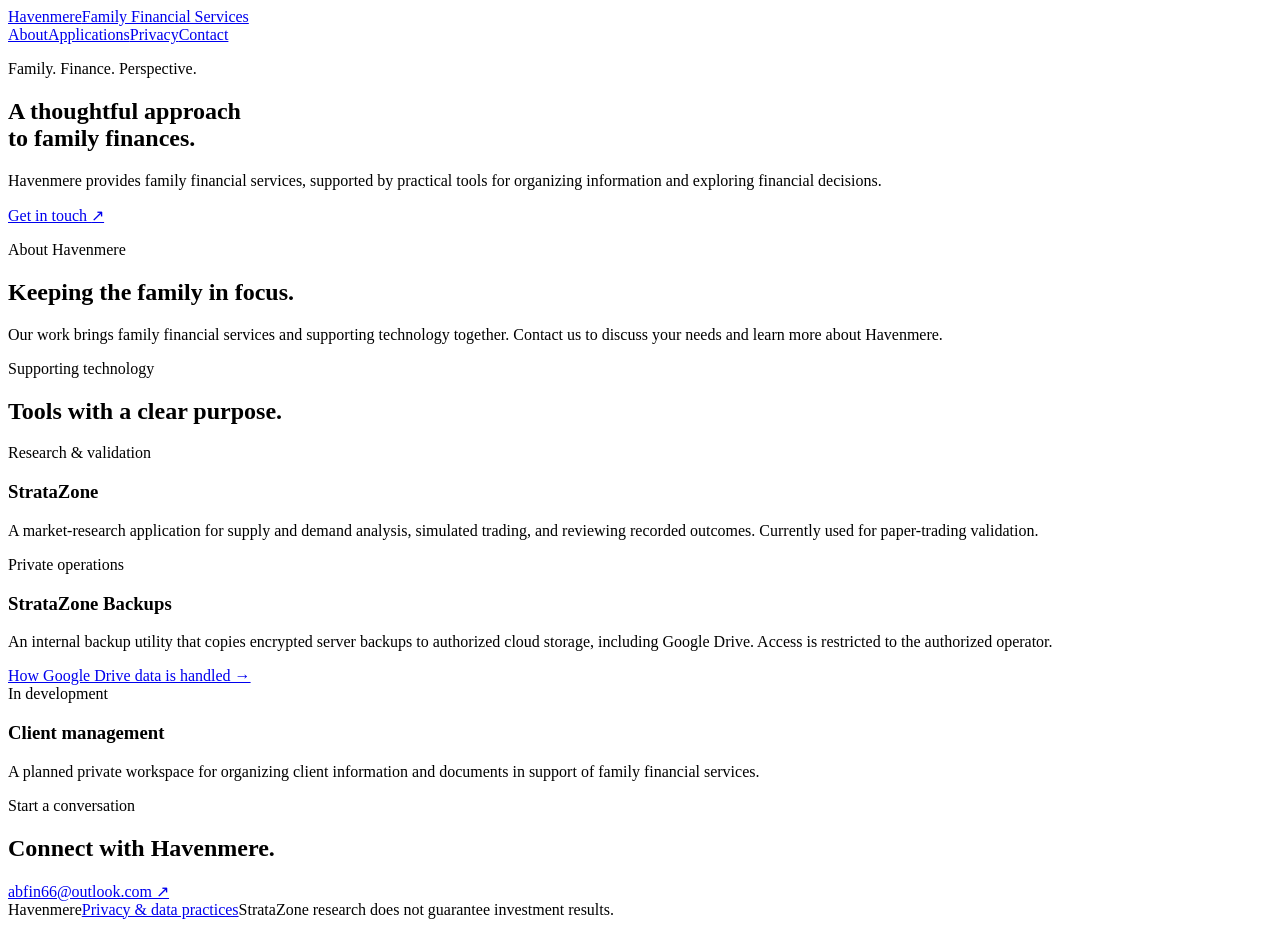
==== index.html @ 30b27f2c "Publish Havenmere website: index.html" ====
<!doctype html>
<html lang="en">
<meta charset="utf-8">
<meta name="viewport" content="width=device-width,initial-scale=1">
<meta name="description" content="Havenmere — family financial services and supporting technology.">
<title>Havenmere | Family Financial Services</title>
<link rel="stylesheet" href="style.css">
<header><a class="brand" href="index.html">Havenmere<span>Family Financial Services</span></a><nav><a href="#about">About</a><a href="#applications">Applications</a><a href="privacy.html">Privacy</a><a href="mailto:abfin66@outlook.com">Contact</a></nav></header>
<main>
<section class="hero"><p class="eyebrow">Family. Finance. Perspective.</p><h1>A thoughtful approach<br>to family finances.</h1><p class="lead">Havenmere provides family financial services, supported by practical tools for organizing information and exploring financial decisions.</p><a class="button" href="mailto:abfin66@outlook.com">Get in touch <span>↗</span></a></section>
<section id="about"><p class="eyebrow">About Havenmere</p><h2>Keeping the family in focus.</h2><p>Our work brings family financial services and supporting technology together. Contact us to discuss your needs and learn more about Havenmere.</p></section>
<section id="applications"><p class="eyebrow">Supporting technology</p><h2>Tools with a clear purpose.</h2><div class="cards"><article><span class="tag">Research & validation</span><h3>StrataZone</h3><p>A market-research application for supply and demand analysis, simulated trading, and reviewing recorded outcomes. Currently used for paper-trading validation.</p></article><article><span class="tag">Private operations</span><h3>StrataZone Backups</h3><p>An internal backup utility that copies encrypted server backups to authorized cloud storage, including Google Drive. Access is restricted to the authorized operator.</p><a href="privacy.html#google-drive">How Google Drive data is handled →</a></article><article><span class="tag">In development</span><h3>Client management</h3><p>A planned private workspace for organizing client information and documents in support of family financial services.</p></article></div></section>
<section class="contact"><p class="eyebrow">Start a conversation</p><h2>Connect with Havenmere.</h2><a href="mailto:abfin66@outlook.com">abfin66@outlook.com ↗</a></section>
</main><footer><span>Havenmere</span><a href="privacy.html">Privacy & data practices</a><span>StrataZone research does not guarantee investment results.</span></footer>
</html>
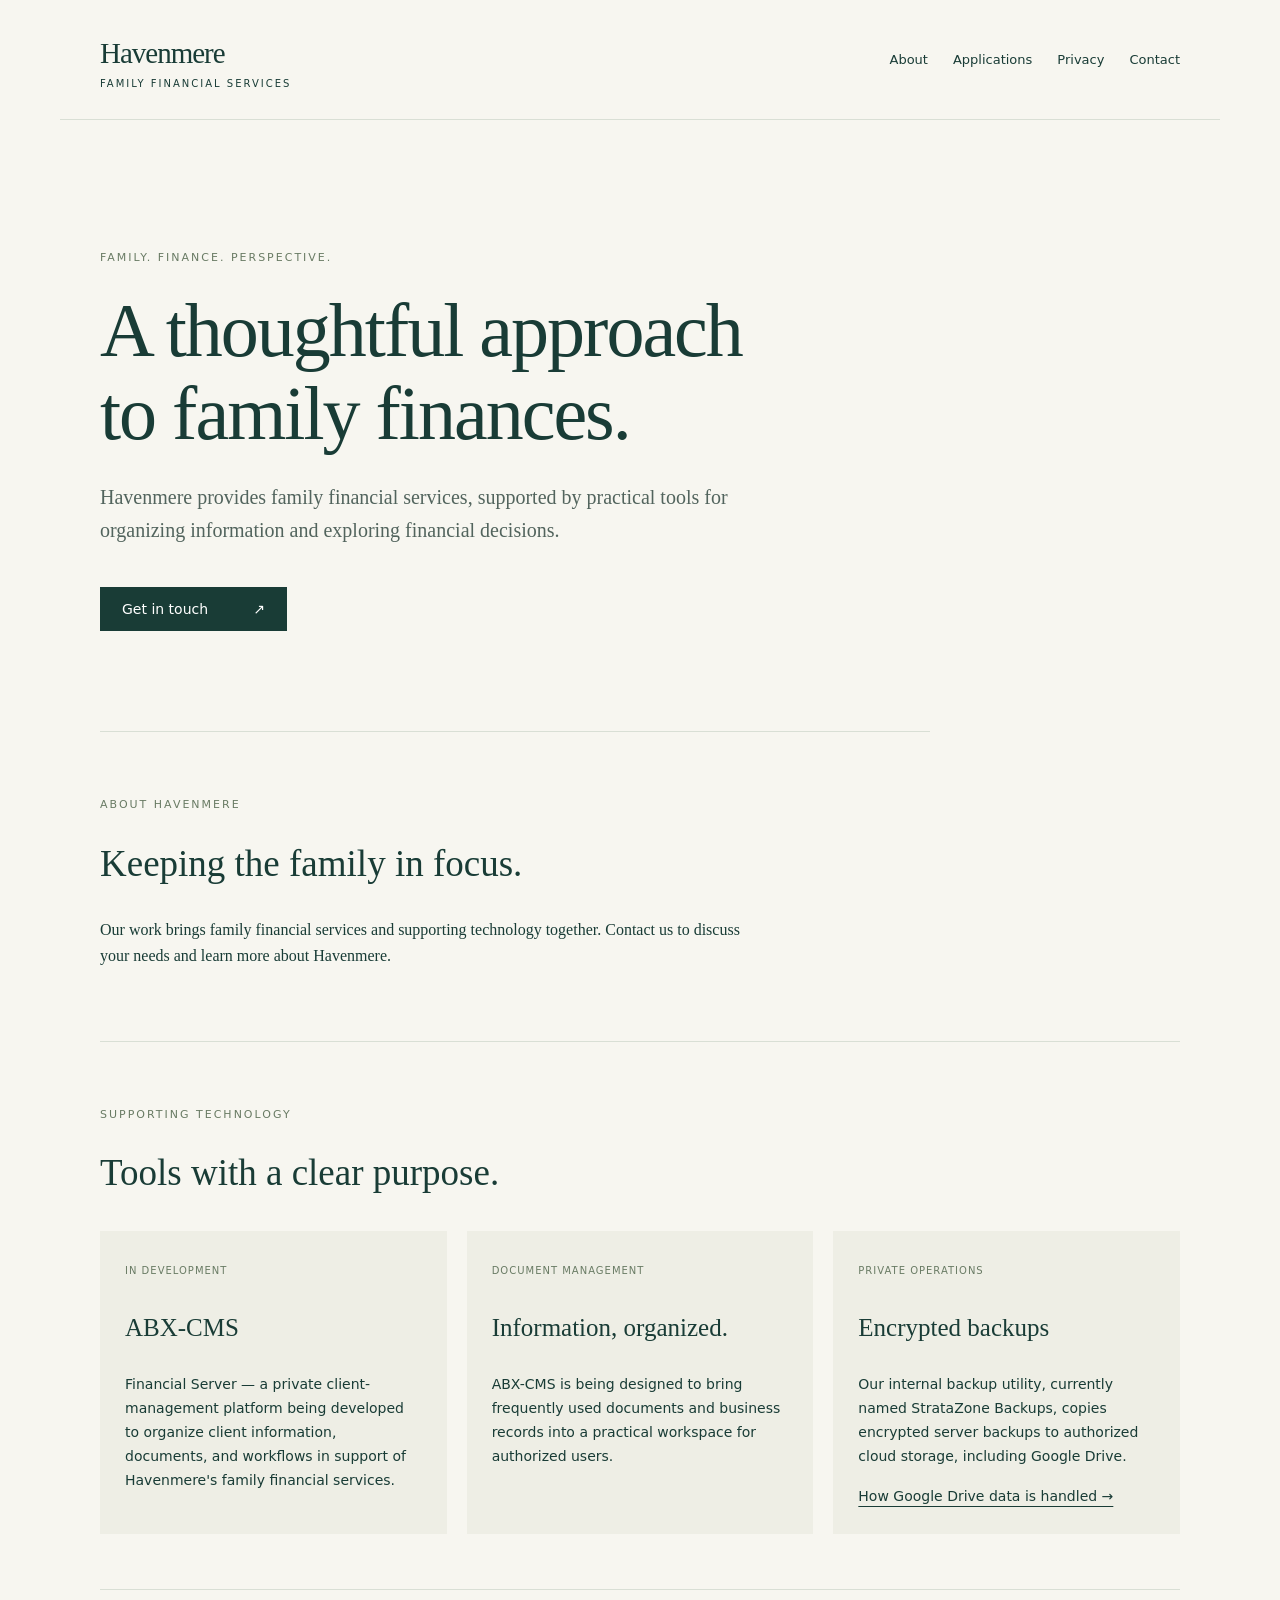
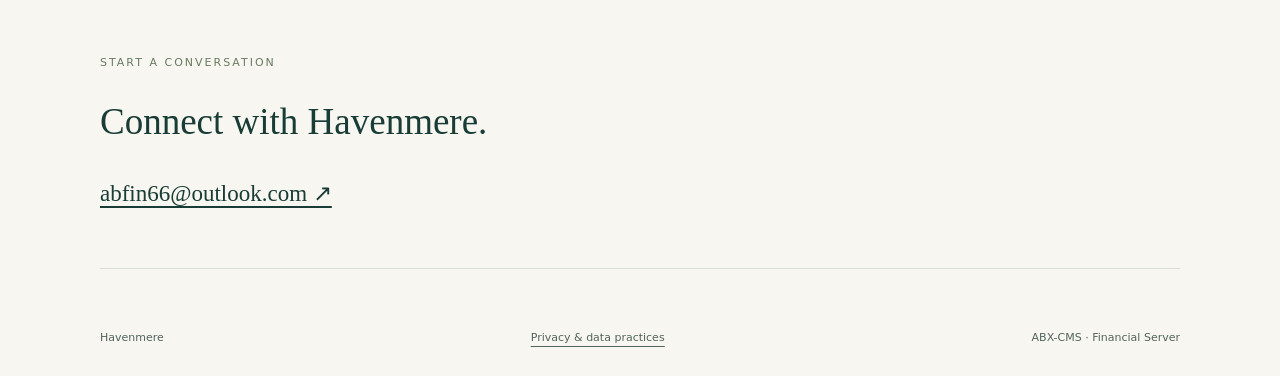
==== commit 33baa5ae: "Feature ABX-CMS Financial Server on Havenmere website" ====
--- a/index.html
+++ b/index.html
@@ -9,7 +9,7 @@
 <main>
 <section class="hero"><p class="eyebrow">Family. Finance. Perspective.</p><h1>A thoughtful approach<br>to family finances.</h1><p class="lead">Havenmere provides family financial services, supported by practical tools for organizing information and exploring financial decisions.</p><a class="button" href="mailto:abfin66@outlook.com">Get in touch <span>↗</span></a></section>
 <section id="about"><p class="eyebrow">About Havenmere</p><h2>Keeping the family in focus.</h2><p>Our work brings family financial services and supporting technology together. Contact us to discuss your needs and learn more about Havenmere.</p></section>
-<section id="applications"><p class="eyebrow">Supporting technology</p><h2>Tools with a clear purpose.</h2><div class="cards"><article><span class="tag">Research & validation</span><h3>StrataZone</h3><p>A market-research application for supply and demand analysis, simulated trading, and reviewing recorded outcomes. Currently used for paper-trading validation.</p></article><article><span class="tag">Private operations</span><h3>StrataZone Backups</h3><p>An internal backup utility that copies encrypted server backups to authorized cloud storage, including Google Drive. Access is restricted to the authorized operator.</p><a href="privacy.html#google-drive">How Google Drive data is handled →</a></article><article><span class="tag">In development</span><h3>Client management</h3><p>A planned private workspace for organizing client information and documents in support of family financial services.</p></article></div></section>
+<section id="applications"><p class="eyebrow">Supporting technology</p><h2>Tools with a clear purpose.</h2><div class="cards"><article><span class="tag">In development</span><h3>ABX-CMS</h3><p>Financial Server — a private client-management platform being developed to organize client information, documents, and workflows in support of Havenmere's family financial services.</p></article><article><span class="tag">Document management</span><h3>Information, organized.</h3><p>ABX-CMS is being designed to bring frequently used documents and business records into a practical workspace for authorized users.</p></article><article><span class="tag">Private operations</span><h3>Encrypted backups</h3><p>Our internal backup utility, currently named StrataZone Backups, copies encrypted server backups to authorized cloud storage, including Google Drive.</p><a href="privacy.html#google-drive">How Google Drive data is handled →</a></article></div></section>
 <section class="contact"><p class="eyebrow">Start a conversation</p><h2>Connect with Havenmere.</h2><a href="mailto:abfin66@outlook.com">abfin66@outlook.com ↗</a></section>
-</main><footer><span>Havenmere</span><a href="privacy.html">Privacy & data practices</a><span>StrataZone research does not guarantee investment results.</span></footer>
+</main><footer><span>Havenmere</span><a href="privacy.html">Privacy & data practices</a><span>ABX-CMS · Financial Server</span></footer>
 </html>
--- a/style.css
+++ b/style.css
@@ -0,0 +1 @@
+:root{font-family:Georgia,serif;color:#193c36;background:#f7f6f0;line-height:1.65}*{box-sizing:border-box}body{margin:0}a{color:inherit;text-underline-offset:5px}header,main,footer{max-width:1160px;margin:auto;padding:30px 40px}header{display:flex;justify-content:space-between;align-items:center;border-bottom:1px solid #d9dfd5}.brand{text-decoration:none;font-size:29px;letter-spacing:-1px}.brand span{display:block;font:10px system-ui;letter-spacing:2px;text-transform:uppercase}nav{display:flex;gap:25px;font:13px system-ui}nav a{text-decoration:none}.hero{padding:90px 0 100px;max-width:830px}.eyebrow{font:11px system-ui;letter-spacing:2px;text-transform:uppercase;color:#697b64}h1{font-weight:400;font-size:clamp(42px,6vw,76px);line-height:1.1;letter-spacing:-2px;margin:25px 0}h2{font-size:37px;font-weight:400;line-height:1.2}h3{font-size:25px;font-weight:400}.lead{font-size:20px;max-width:610px;color:#52645d}.button{display:inline-flex;gap:45px;background:#193c36;color:#fff;padding:14px 22px;margin-top:20px;text-decoration:none;font:14px system-ui}section{padding:55px 0;border-bottom:1px solid #d9dfd5}section>p:not(.eyebrow){max-width:670px}.cards{display:grid;grid-template-columns:repeat(3,1fr);gap:20px;margin-top:35px}article{background:#eeeee5;padding:25px}article p,article a{font:14px/1.7 system-ui}.tag{font:10px system-ui;letter-spacing:1px;text-transform:uppercase;color:#697b64}.contact>a{font-size:23px}footer{display:flex;flex-wrap:wrap;gap:25px;justify-content:space-between;font:11px/1.6 system-ui;color:#52645d}.policy{max-width:850px;padding-bottom:80px}.policy h1{font-size:52px}.policy h2{font-size:27px;margin-top:38px}.policy p{font:16px/1.8 system-ui}@media(max-width:720px){header,main,footer{padding:24px}header{align-items:flex-start;gap:25px;flex-direction:column}nav{gap:16px;flex-wrap:wrap}.cards{grid-template-columns:1fr}.hero{padding:60px 0}.policy h1{font-size:40px}}
